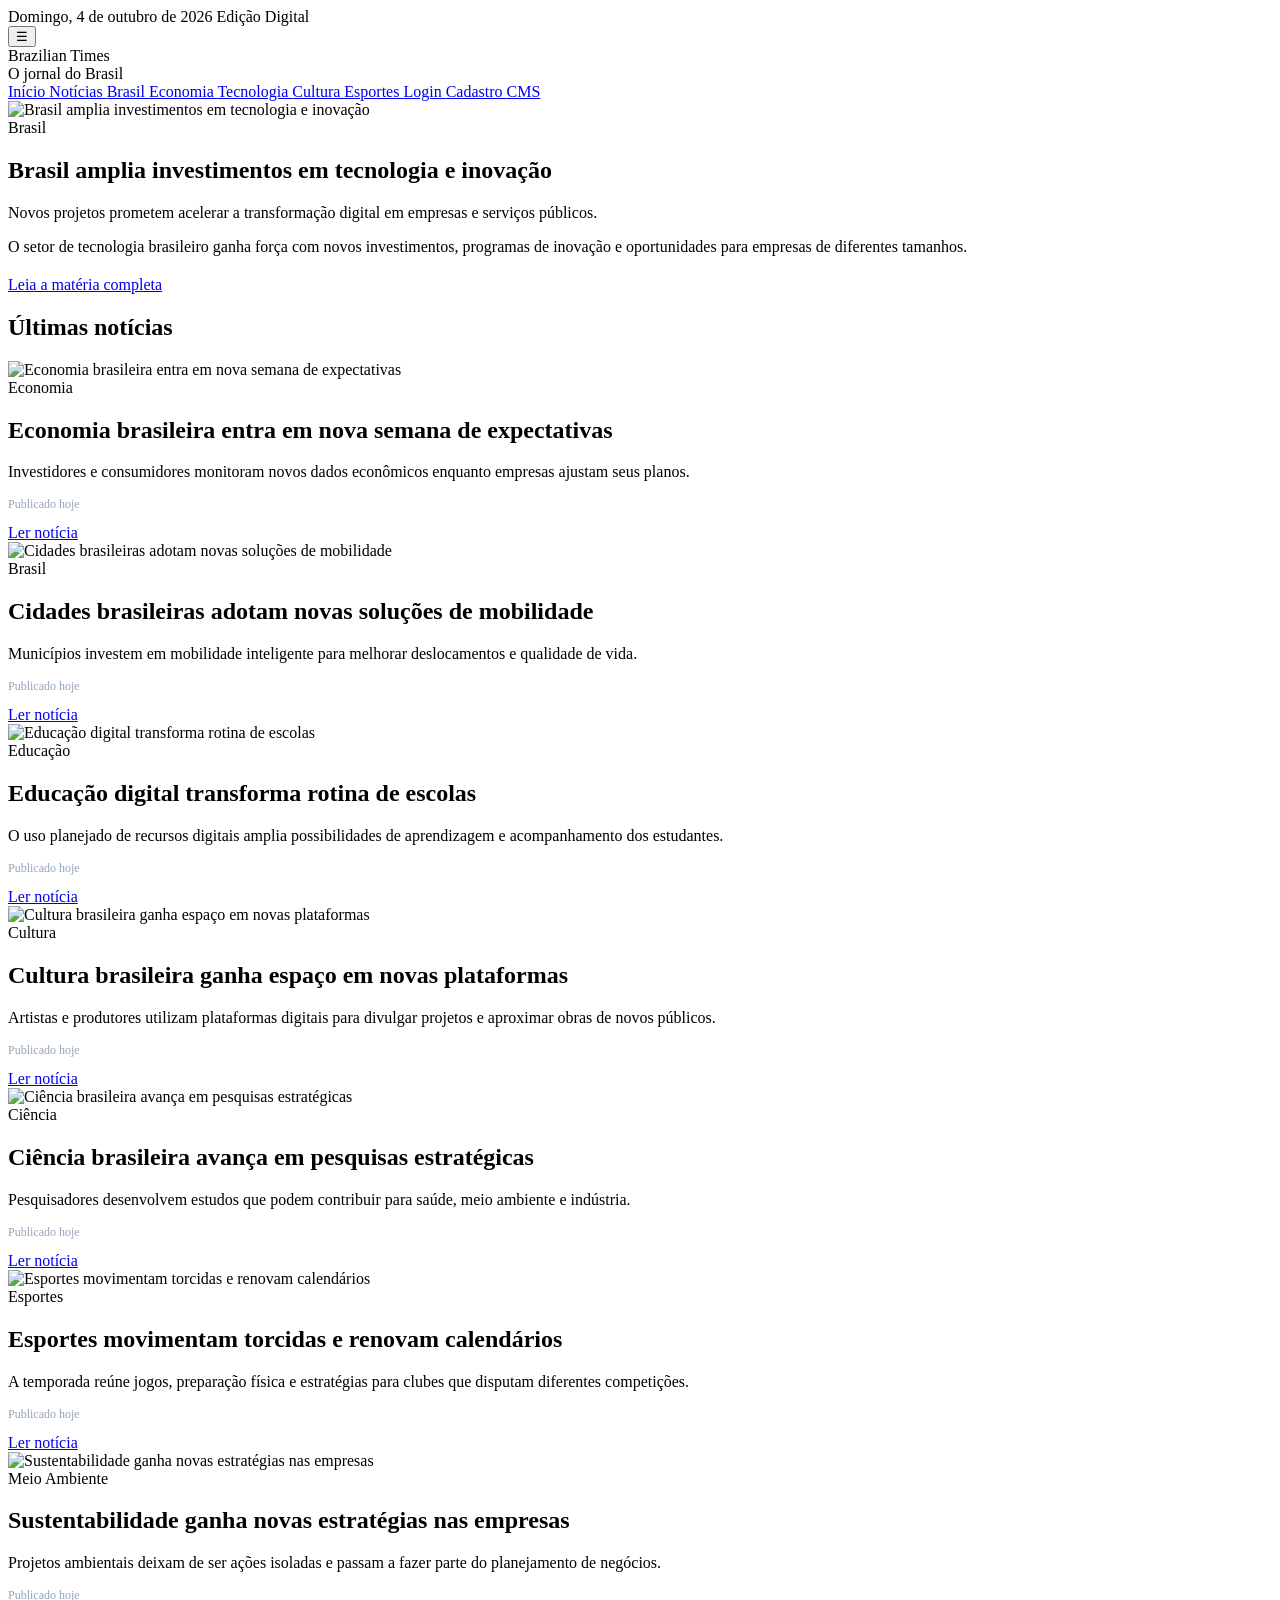
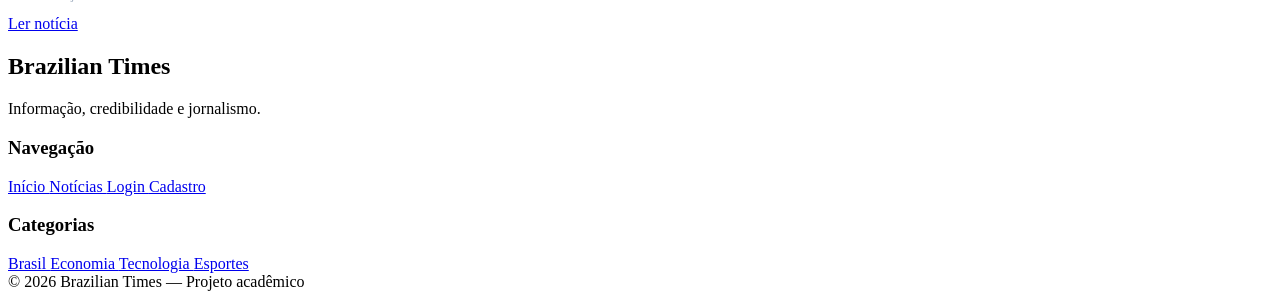
==== index.html @ 34b4894a "Add files via upload" ====
<!DOCTYPE html>
<html lang="pt-BR">

<head>
    <meta charset="UTF-8">

    <meta name="viewport"
          content="width=device-width, initial-scale=1.0">

    <meta name="description"
          content="Brazilian Times - Portal de notícias">

    <title>Brazilian Times</title>

    <link rel="preconnect"
          href="https://fonts.googleapis.com">

    <link rel="preconnect"
          href="https://fonts.gstatic.com"
          crossorigin>

    <link href="https://fonts.googleapis.com/css2?family=Libre+Baskerville:wght@400;700&family=Roboto:wght@400;500;700&display=swap"
          rel="stylesheet">

    <link rel="stylesheet"
          href="style.css">
</head>

<body>

    <!-- CABEÇALHO -->

    <header class="header">

        <div class="top-bar">

            <span id="dataAtual">
                Domingo, 4 de outubro de 2026
            </span>

            <span>
                Edição Digital
            </span>

        </div>

        <div class="masthead">

            <button
                class="menu-mobile"
                onclick="abrirMenu()">
                ☰
            </button>

            <div class="logo">
                Brazilian
                <span>Times</span>
            </div>

            <div class="slogan">
                O jornal do Brasil
            </div>

        </div>

        <nav
            class="navbar"
            id="navbar">

            <a href="#inicio">
                Início
            </a>

            <a href="#noticias">
                Notícias
            </a>

            <a href="#categoria-Brasil">
                Brasil
            </a>

            <a href="#categoria-Economia">
                Economia
            </a>

            <a href="#categoria-Tecnologia">
                Tecnologia
            </a>

            <a href="#categoria-Cultura">
                Cultura
            </a>

            <a href="#categoria-Esportes">
                Esportes
            </a>

            <a href="#login">
                Login
            </a>

            <a href="#cadastro">
                Cadastro
            </a>

            <a
                href="#admin"
                class="admin-menu">
                CMS
            </a>

        </nav>

    </header>


    <!-- CONTEÚDO PRINCIPAL -->

    <main id="app">

    </main>


    <!-- RODAPÉ -->

    <footer class="footer">

        <div class="footer-content">

            <div>

                <h2>
                    Brazilian Times
                </h2>

                <p>
                    Informação, credibilidade e jornalismo.
                </p>

            </div>

            <div>

                <h3>
                    Navegação
                </h3>

                <a href="#inicio">
                    Início
                </a>

                <a href="#noticias">
                    Notícias
                </a>

                <a href="#login">
                    Login
                </a>

                <a href="#cadastro">
                    Cadastro
                </a>

            </div>

            <div>

                <h3>
                    Categorias
                </h3>

                <a href="#categoria-Brasil">
                    Brasil
                </a>

                <a href="#categoria-Economia">
                    Economia
                </a>

                <a href="#categoria-Tecnologia">
                    Tecnologia
                </a>

                <a href="#categoria-Esportes">
                    Esportes
                </a>

            </div>

        </div>

        <div class="copyright">

            © 2026 Brazilian Times —
            Projeto acadêmico

        </div>

    </footer>


    <!-- JAVASCRIPT -->

    <script src="script.js"></script>

</body>

</html>
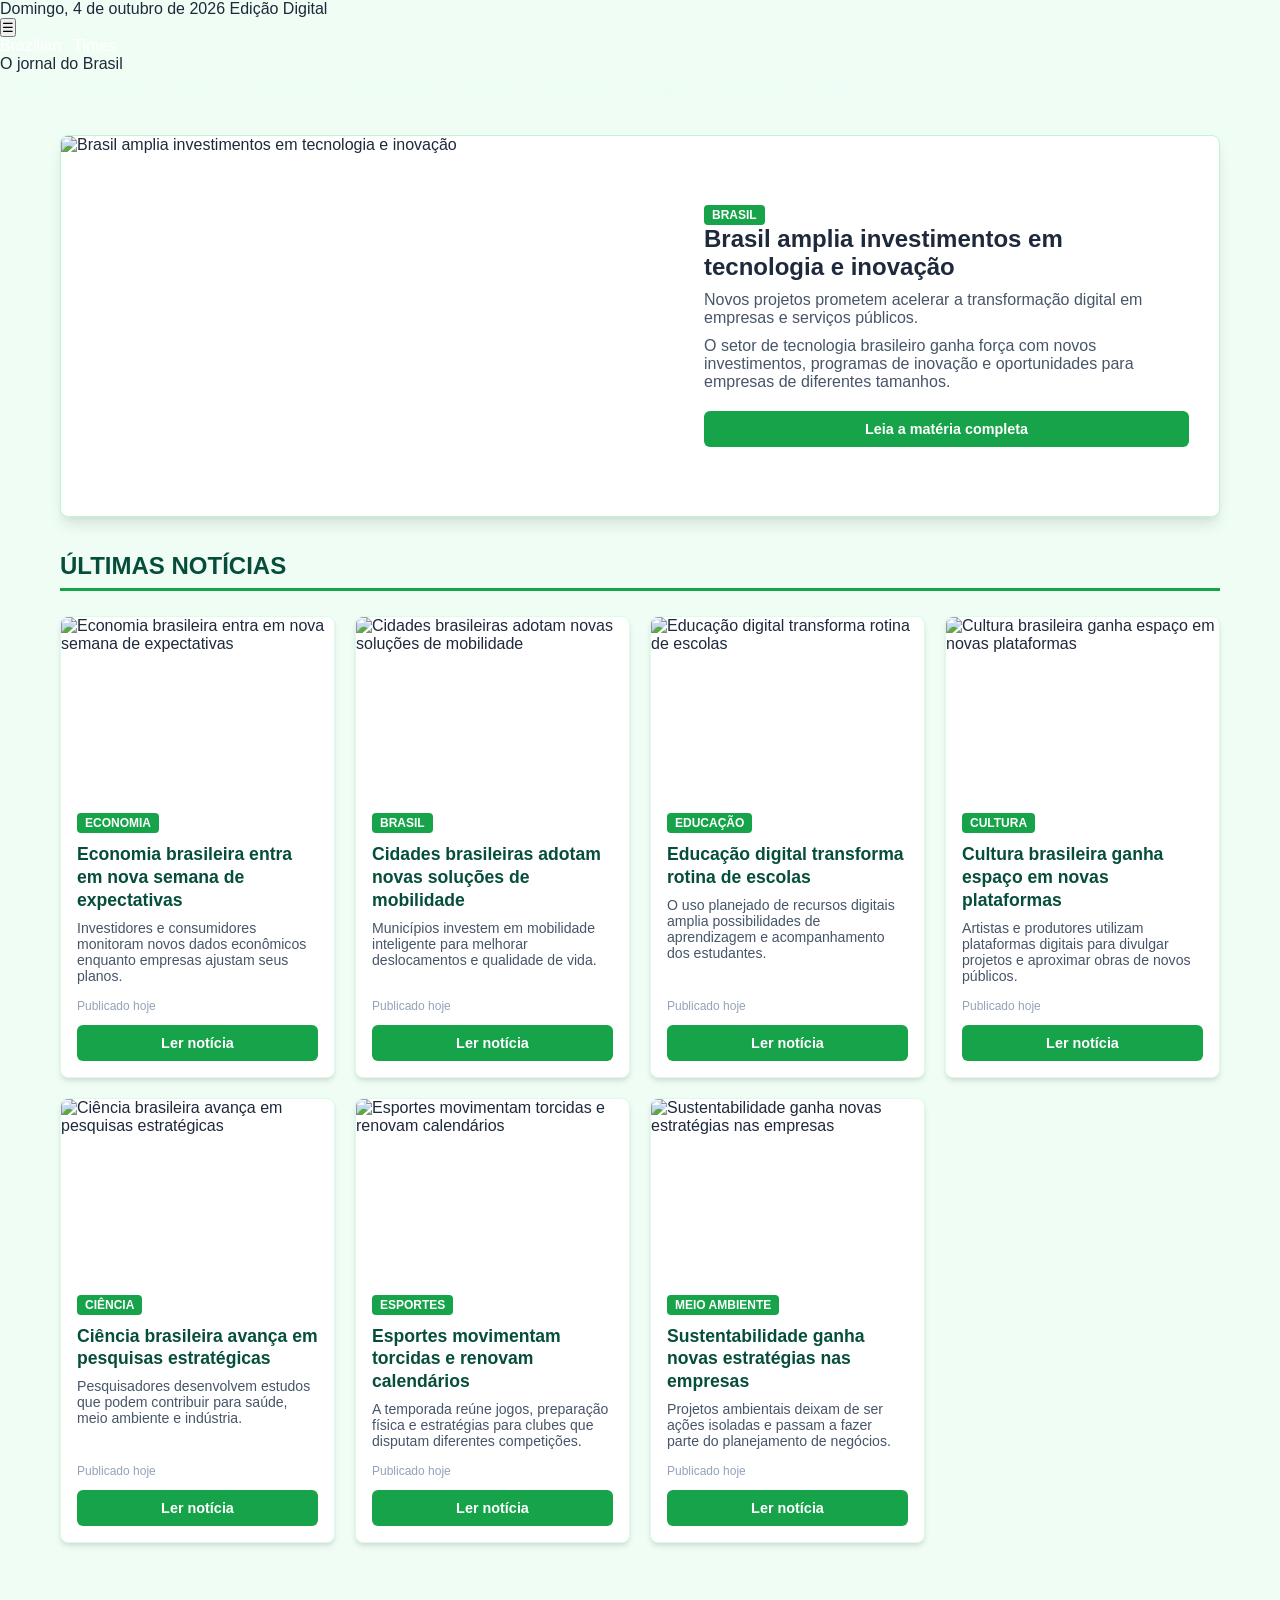
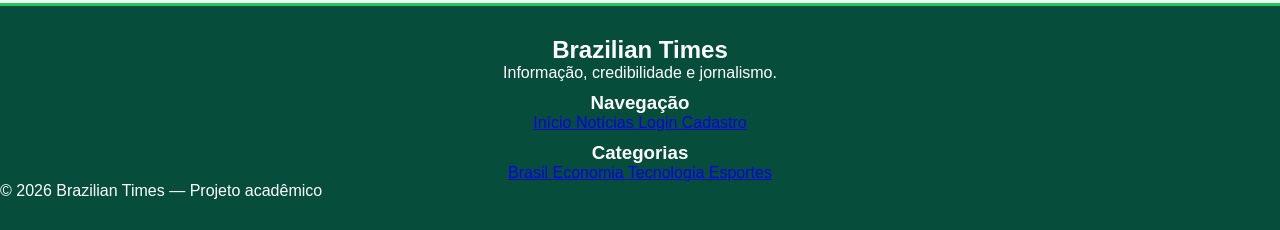
==== commit 002237e6: "Fix HTML encoding issues in index.html" ====
--- a/index.html
+++ b/index.html
@@ -23,7 +23,7 @@
           rel="stylesheet">
 
     <link rel="stylesheet"
-          href="style.css">
+          href="styles.css">
 </head>
 
 <body>
@@ -205,4 +205,4 @@
 
 </body>
 
-</html>+</html>
--- a/styles.css
+++ b/styles.css
@@ -0,0 +1,350 @@
+:root {
+  --primary-green: #16a34a;      /* Verde Primário */
+  --green-hover: #15803d;        /* Verde Escuro para Hover */
+  --green-dark: #064e3b;         /* Verde Floresta / Top Bar */
+  --green-medium: #0f766e;       /* Verde Azulado Header */
+  --accent-green: #22c55e;       /* Verde Brilhante para Destaques */
+  --light-green-bg: #f0fdf4;     /* Fundo Suave Verde */
+  --white: #ffffff;
+  --gray-100: #f1f5f9;
+  --gray-200: #e2e8f0;
+  --gray-300: #cbd5e1;
+  --gray-600: #475569;
+  --gray-800: #1e293b;
+  --danger: #ef4444;
+  --shadow: 0 4px 6px -1px rgba(0, 0, 0, 0.1), 0 2px 4px -1px rgba(0, 0, 0, 0.06);
+  --shadow-lg: 0 10px 15px -3px rgba(0, 0, 0, 0.1), 0 4px 6px -2px rgba(0, 0, 0, 0.05);
+  --radius: 8px;
+}
+
+* {
+  box-sizing: border-box;
+  margin: 0;
+  padding: 0;
+  font-family: 'Segoe UI', -apple-system, BlinkMacSystemFont, Roboto, sans-serif;
+}
+
+body {
+  background-color: var(--light-green-bg);
+  color: var(--gray-800);
+  display: flex;
+  flex-direction: column;
+  min-height: 100vh;
+}
+
+.container {
+  max-width: 1200px;
+  margin: 0 auto;
+  padding: 0 20px;
+  width: 100%;
+}
+
+/* Nova Barra Superior (Faixa Fina) */
+.top-announcement {
+  background-color: #022c22;
+  color: #6ee7b7;
+  font-size: 0.8rem;
+  padding: 6px 0;
+  border-bottom: 1px solid rgba(255, 255, 255, 0.05);
+}
+.top-announcement-content {
+  display: flex;
+  justify-content: space-between;
+  align-items: center;
+}
+.status-tag {
+  display: flex;
+  align-items: center;
+  gap: 8px;
+  font-weight: 700;
+  text-transform: uppercase;
+  letter-spacing: 0.5px;
+}
+.pulse-dot {
+  width: 8px;
+  height: 8px;
+  background-color: var(--accent-green);
+  border-radius: 50%;
+  box-shadow: 0 0 8px var(--accent-green);
+}
+.slogan-text {
+  color: #a7f3d0;
+  font-style: italic;
+}
+
+/* Novo Cabeçalho Estilizado */
+.main-header {
+  background: linear-gradient(135deg, #064e3b 0%, #047857 100%);
+  color: var(--white);
+  padding: 14px 0;
+  box-shadow: var(--shadow-lg);
+  position: sticky;
+  top: 0;
+  z-index: 100;
+  border-bottom: 4px solid var(--accent-green);
+}
+.header-container {
+  display: flex;
+  align-items: center;
+  justify-content: space-between;
+}
+.logo {
+  display: flex;
+  align-items: center;
+  gap: 12px;
+  text-decoration: none;
+  color: white;
+}
+.logo-badge {
+  background-color: var(--accent-green);
+  color: #064e3b;
+  width: 40px;
+  height: 40px;
+  border-radius: 10px;
+  display: flex;
+  align-items: center;
+  justify-content: center;
+  font-size: 1.2rem;
+  box-shadow: 0 2px 5px rgba(0,0,0,0.2);
+}
+.logo-text {
+  font-size: 1.5rem;
+  font-weight: 900;
+  letter-spacing: -0.5px;
+}
+.logo-text span {
+  color: var(--accent-green);
+}
+
+/* Navbar */
+.navbar {
+  display: flex;
+  gap: 8px;
+  align-items: center;
+}
+.navbar a {
+  color: #ecfdf5;
+  text-decoration: none;
+  font-weight: 600;
+  font-size: 0.88rem;
+  padding: 8px 14px;
+  border-radius: 20px;
+  transition: all 0.2s;
+}
+.navbar a:hover {
+  background-color: rgba(255, 255, 255, 0.15);
+  color: var(--white);
+}
+.navbar a.admin-link {
+  background-color: var(--primary-green);
+  color: white;
+  box-shadow: 0 2px 4px rgba(0,0,0,0.15);
+}
+
+.menu-toggle {
+  display: none;
+  background: none;
+  border: none;
+  color: white;
+  font-size: 1.5rem;
+  cursor: pointer;
+}
+
+/* Conteúdo Principal */
+#app {
+  flex: 1;
+  padding: 30px 0;
+}
+
+/* Destaque */
+.featured {
+  display: grid;
+  grid-template-columns: 1.2fr 1fr;
+  gap: 25px;
+  background-color: var(--white);
+  border-radius: var(--radius);
+  overflow: hidden;
+  box-shadow: var(--shadow-lg);
+  margin-bottom: 35px;
+  border: 1px solid #bbf7d0;
+}
+.featured-image {
+  width: 100%;
+  height: 380px;
+  object-fit: cover;
+}
+.featured-content {
+  padding: 30px 30px 30px 0;
+  display: flex;
+  flex-direction: column;
+  justify-content: center;
+}
+
+.section-title {
+  border-bottom: 3px solid var(--primary-green);
+  padding-bottom: 8px;
+  margin-bottom: 25px;
+}
+.section-title h1, .section-title h2 {
+  font-size: 1.5rem;
+  color: var(--green-dark);
+  text-transform: uppercase;
+}
+
+/* Grid de Cards */
+.news-grid {
+  display: grid;
+  grid-template-columns: repeat(auto-fill, minmax(270px, 1fr));
+  gap: 20px;
+  margin-bottom: 30px;
+}
+.news-card {
+  background-color: var(--white);
+  border-radius: var(--radius);
+  overflow: hidden;
+  box-shadow: var(--shadow);
+  border: 1px solid #dcfce7;
+  display: flex;
+  flex-direction: column;
+  transition: transform 0.2s, box-shadow 0.2s;
+}
+.news-card:hover {
+  transform: translateY(-3px);
+  box-shadow: var(--shadow-lg);
+}
+.news-card-image {
+  height: 180px;
+  width: 100%;
+  object-fit: cover;
+}
+.news-card-content {
+  padding: 16px;
+  display: flex;
+  flex-direction: column;
+  flex: 1;
+}
+.news-card-content h2 {
+  font-size: 1.1rem;
+  color: var(--green-dark);
+  margin: 10px 0 8px 0;
+  line-height: 1.3;
+}
+.news-card-content p {
+  font-size: 0.88rem;
+  color: var(--gray-600);
+  margin-bottom: 15px;
+  flex: 1;
+}
+
+/* Componentes */
+.category {
+  display: inline-block;
+  padding: 3px 8px;
+  border-radius: 4px;
+  font-size: 0.75rem;
+  font-weight: 700;
+  text-transform: uppercase;
+  background-color: var(--primary-green);
+  color: white;
+  width: fit-content;
+}
+
+.read-button, .form-button {
+  display: inline-block;
+  background-color: var(--primary-green);
+  color: white;
+  padding: 10px 18px;
+  border-radius: 6px;
+  text-decoration: none;
+  font-weight: 600;
+  font-size: 0.9rem;
+  border: none;
+  cursor: pointer;
+  text-align: center;
+  transition: background-color 0.2s;
+}
+.read-button:hover, .form-button:hover { background-color: var(--green-hover); }
+
+/* Artigo Leitor */
+.article {
+  background: white;
+  padding: 35px;
+  border-radius: var(--radius);
+  box-shadow: var(--shadow);
+  max-width: 900px;
+  margin: 0 auto;
+  border: 1px solid #dcfce7;
+}
+.article-subtitle { font-size: 1.2rem; color: var(--gray-600); margin: 10px 0 20px 0; }
+.article-image { width: 100%; max-height: 450px; object-fit: cover; border-radius: var(--radius); margin-bottom: 20px; }
+.article-text { font-size: 1.1rem; line-height: 1.8; color: #334155; white-space: pre-line; }
+.back { color: var(--primary-green); font-weight: bold; text-decoration: none; }
+
+/* Formulários */
+.form-container { max-width: 450px; margin: 30px auto; }
+.form-card { background: white; padding: 25px; border-radius: var(--radius); box-shadow: var(--shadow); border: 1px solid #dcfce7; }
+.form-card h1 { margin-bottom: 20px; color: var(--green-dark); font-size: 1.5rem; }
+.form-group { margin-bottom: 15px; }
+.form-group label { display: block; font-weight: 600; margin-bottom: 5px; font-size: 0.9rem; }
+.form-group input, .form-group textarea, .form-group select {
+  width: 100%; padding: 10px; border: 1px solid var(--gray-300); border-radius: 6px; outline: none;
+}
+
+.message { padding: 10px; border-radius: 6px; margin-bottom: 15px; font-size: 0.9rem; }
+.message.error { background-color: #fee2e2; color: #991b1b; }
+.message.success { background-color: #d1fae5; color: #065f46; }
+
+/* Busca e Paginação */
+.search-area { display: flex; gap: 10px; margin-bottom: 25px; }
+.search-area input { flex: 1; padding: 10px; border: 1px solid var(--gray-300); border-radius: 6px; }
+.search-area button { background-color: var(--primary-green); color: white; border: none; padding: 0 20px; border-radius: 6px; cursor: pointer; }
+.pagination { display: flex; gap: 8px; justify-content: center; margin-top: 20px; }
+.pagination button { padding: 8px 14px; border: 1px solid var(--gray-300); background: white; border-radius: 4px; cursor: pointer; font-weight: 600; }
+.pagination button.active { background-color: var(--primary-green); color: white; border-color: var(--primary-green); }
+
+/* Painel Admin CMS */
+.admin-header { display: flex; justify-content: space-between; align-items: center; margin-bottom: 25px; }
+.admin-grid { display: grid; grid-template-columns: 1fr 1fr; gap: 25px; }
+.admin-box { background: white; padding: 20px; border-radius: var(--radius); box-shadow: var(--shadow); border: 1px solid #dcfce7; }
+.admin-box h2 { margin-bottom: 15px; color: var(--green-dark); font-size: 1.2rem; }
+.admin-item { background: var(--gray-100); padding: 12px; border-radius: 6px; margin-bottom: 10px; }
+.admin-item h3 { font-size: 0.95rem; margin: 5px 0; color: var(--green-dark); }
+.admin-actions { display: flex; gap: 8px; margin-top: 8px; }
+.admin-actions button { padding: 4px 10px; border: none; border-radius: 4px; cursor: pointer; font-weight: 600; font-size: 0.8rem; }
+.admin-actions .edit { background-color: #eab308; color: white; }
+.admin-actions .delete { background-color: var(--danger); color: white; }
+
+/* Rodapé com Horário */
+.footer {
+  background-color: var(--green-dark);
+  color: white;
+  padding: 30px 0;
+  margin-top: auto;
+  border-top: 3px solid var(--accent-green);
+}
+.footer-content {
+  display: flex;
+  flex-direction: column;
+  align-items: center;
+  gap: 10px;
+  text-align: center;
+}
+.footer-clock {
+  background-color: rgba(255, 255, 255, 0.1);
+  padding: 6px 16px;
+  border-radius: 20px;
+  font-size: 0.9rem;
+  color: #a7f3d0;
+  font-weight: 600;
+  border: 1px solid rgba(255, 255, 255, 0.15);
+}
+
+/* Responsividade Mobile */
+@media (max-width: 768px) {
+  .featured { grid-template-columns: 1fr; }
+  .featured-content { padding: 20px; }
+  .admin-grid { grid-template-columns: 1fr; }
+  .menu-toggle { display: block; }
+  .navbar { display: none; flex-direction: column; width: 100%; position: absolute; top: 100%; left: 0; background: var(--green-dark); padding: 15px; }
+  .navbar.open { display: flex; }
+}
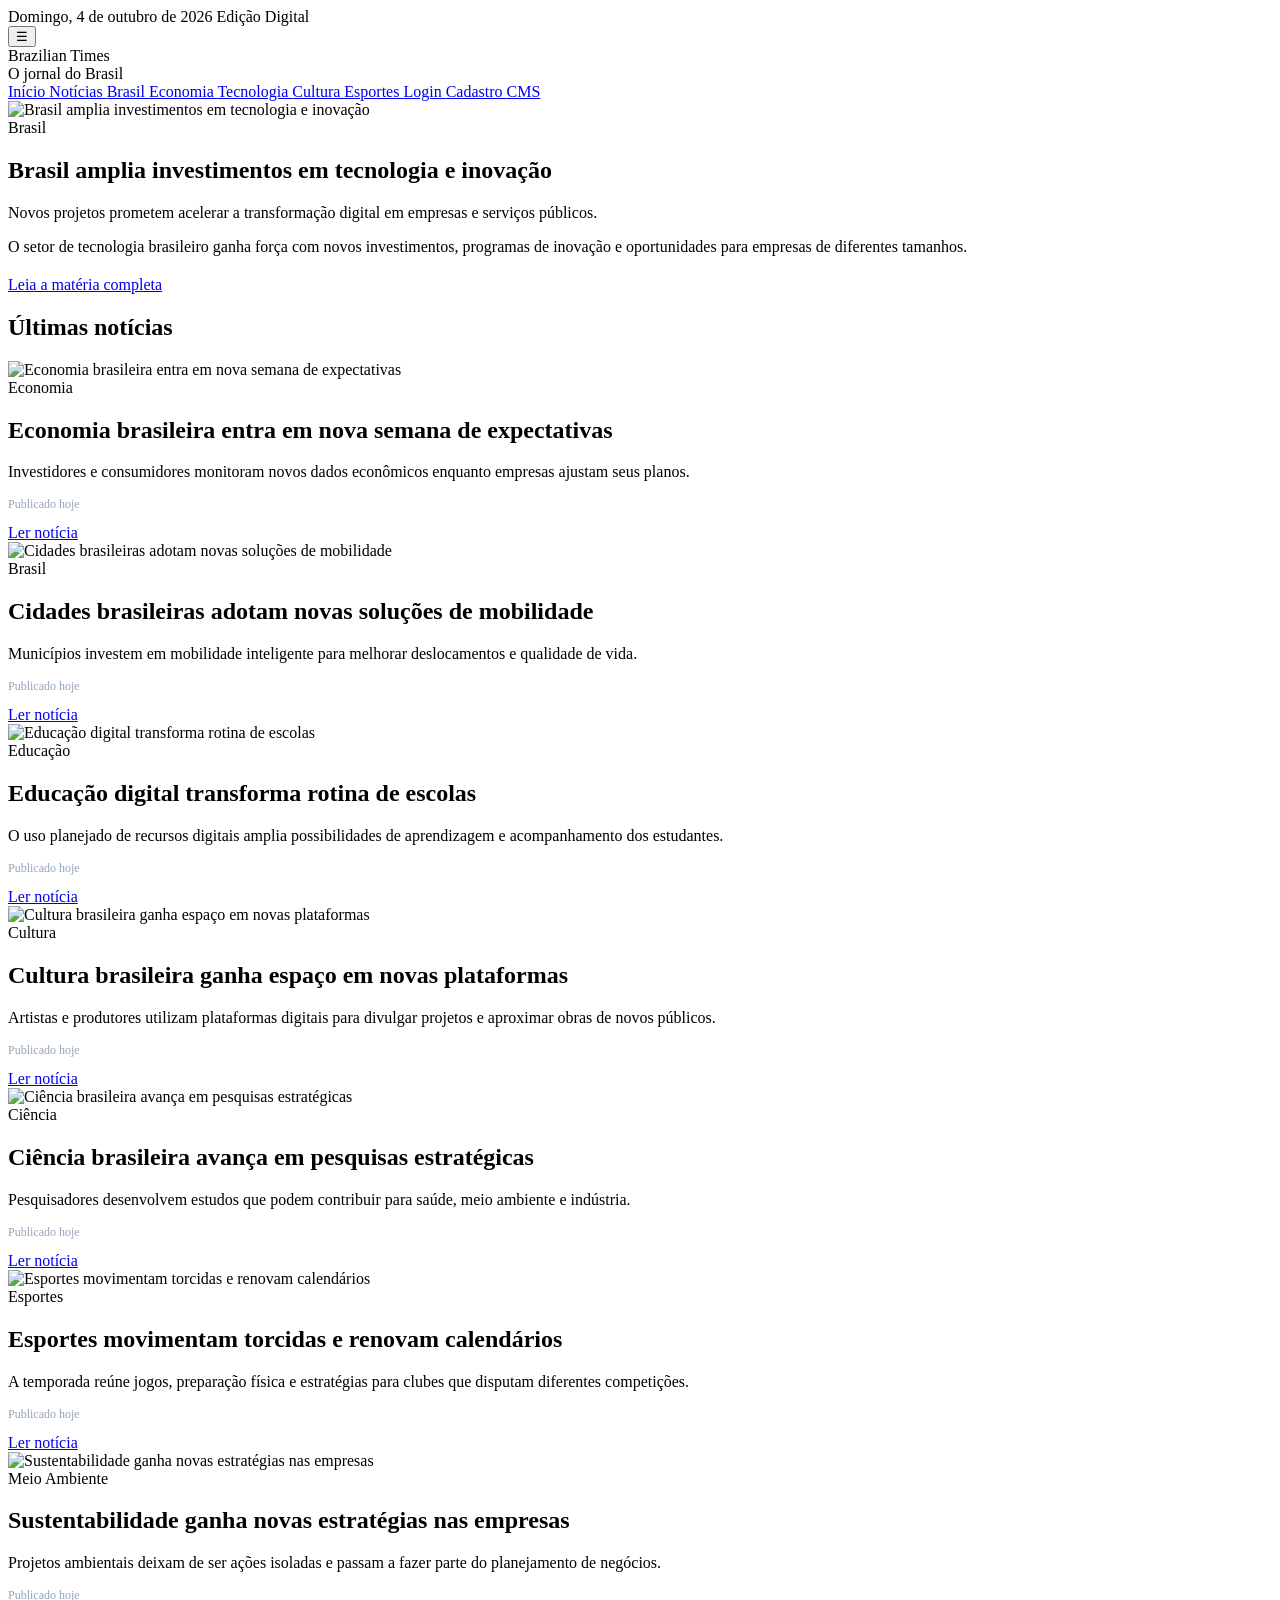
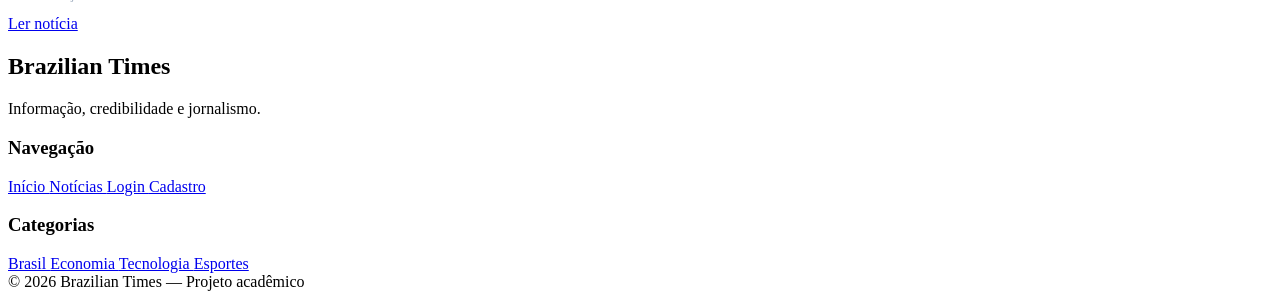
==== commit 091fad6f: "Add files via upload" ====
--- a/index.html
+++ b/index.html
@@ -23,7 +23,7 @@
           rel="stylesheet">
 
     <link rel="stylesheet"
-          href="styles.css">
+          href="style.css">
 </head>
 
 <body>
@@ -205,4 +205,4 @@
 
 </body>
 
-</html>
+</html>
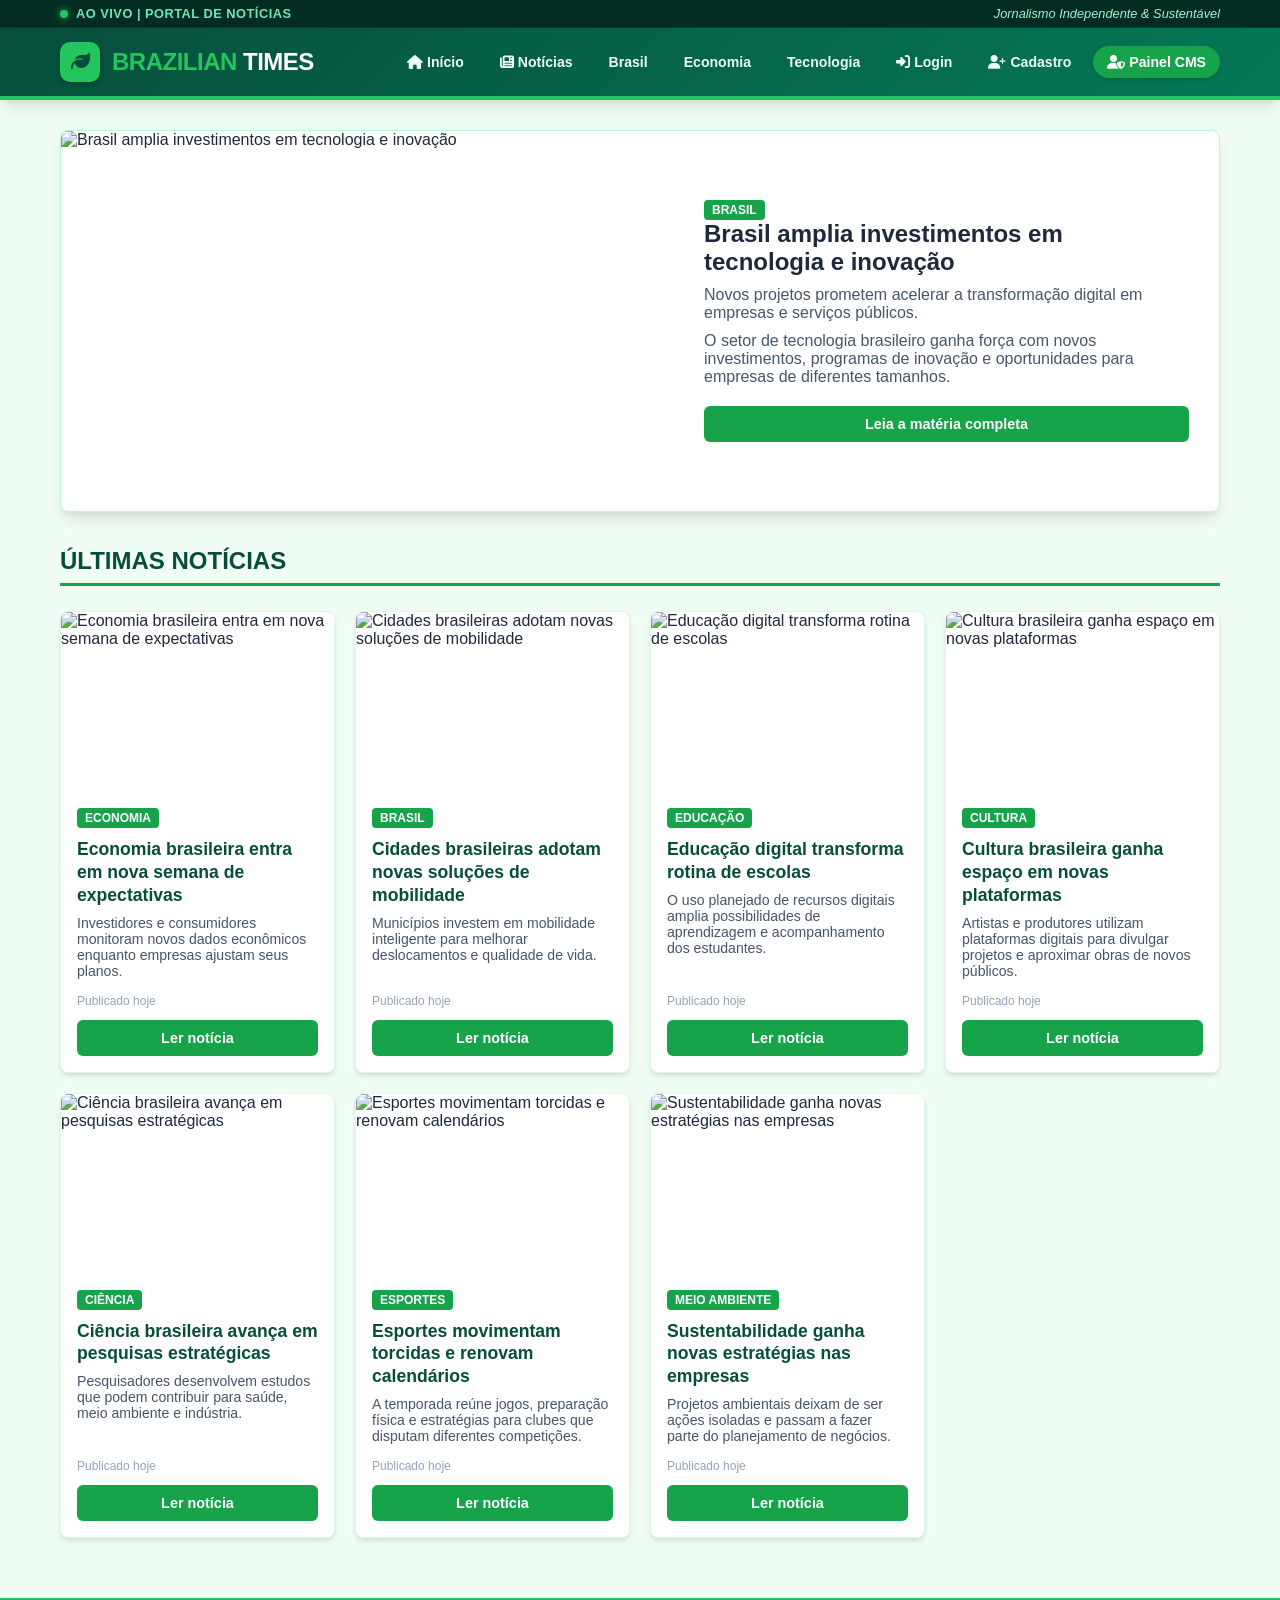
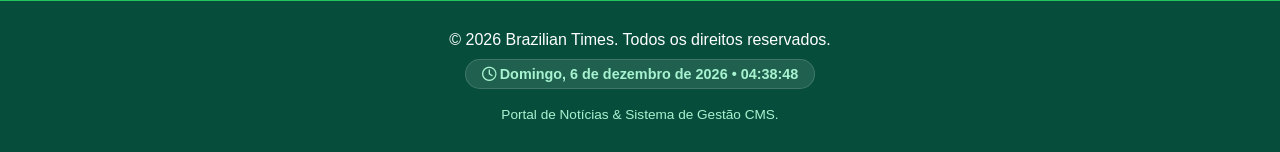
==== commit 4a601bf6: "Add files via upload" ====
--- a/index.html
+++ b/index.html
@@ -1,208 +1,65 @@
 <!DOCTYPE html>
 <html lang="pt-BR">
-
 <head>
-    <meta charset="UTF-8">
-
-    <meta name="viewport"
-          content="width=device-width, initial-scale=1.0">
-
-    <meta name="description"
-          content="Brazilian Times - Portal de notícias">
-
-    <title>Brazilian Times</title>
-
-    <link rel="preconnect"
-          href="https://fonts.googleapis.com">
-
-    <link rel="preconnect"
-          href="https://fonts.gstatic.com"
-          crossorigin>
-
-    <link href="https://fonts.googleapis.com/css2?family=Libre+Baskerville:wght@400;700&family=Roboto:wght@400;500;700&display=swap"
-          rel="stylesheet">
-
-    <link rel="stylesheet"
-          href="style.css">
+  <meta charset="UTF-8">
+  <meta name="viewport" content="width=device-width, initial-scale=1.0">
+  <title>Brazilian Times - Portal de Notícias</title>
+  <link rel="stylesheet" href="styles.css">
+  <link rel="stylesheet" href="https://cdnjs.cloudflare.com/ajax/libs/font-awesome/6.4.0/css/all.min.css">
 </head>
-
 <body>
 
-    <!-- CABEÇALHO -->
+  <!-- Nova Barra Superior de Destaque -->
+  <div class="top-announcement">
+    <div class="container top-announcement-content">
+      <div class="status-tag">
+        <span class="pulse-dot"></span> AO VIVO | Portal de Notícias
+      </div>
+      <div class="slogan-text">Jornalismo Independente & Sustentável</div>
+    </div>
+  </div>
 
-    <header class="header">
+  <!-- Cabeçalho Principal com Layout Renovado -->
+  <header class="main-header">
+    <div class="container header-container">
+      <a href="#inicio" class="logo">
+        <div class="logo-badge"><i class="fas fa-leaf"></i></div>
+        <div class="logo-text">
+          <span>BRAZILIAN</span> TIMES
+        </div>
+      </a>
 
-        <div class="top-bar">
+      <button class="menu-toggle" onclick="abrirMenu()">
+        <i class="fas fa-bars"></i>
+      </button>
 
-            <span id="dataAtual">
-                Domingo, 4 de outubro de 2026
-            </span>
+      <nav class="navbar" id="navbar">
+        <a href="#inicio"><i class="fas fa-home"></i> Início</a>
+        <a href="#noticias"><i class="fas fa-newspaper"></i> Notícias</a>
+        <a href="#categoria-Brasil">Brasil</a>
+        <a href="#categoria-Economia">Economia</a>
+        <a href="#categoria-Tecnologia">Tecnologia</a>
+        <a href="#login"><i class="fas fa-sign-in-alt"></i> Login</a>
+        <a href="#cadastro"><i class="fas fa-user-plus"></i> Cadastro</a>
+        <a href="#admin" class="admin-link"><i class="fas fa-user-shield"></i> Painel CMS</a>
+      </nav>
+    </div>
+  </header>
 
-            <span>
-                Edição Digital
-            </span>
+  <!-- Container Principal do Aplicativo -->
+  <main id="app"></main>
 
-        </div>
+  <!-- Rodapé com Horário Atualizado -->
+  <footer class="footer">
+    <div class="container footer-content">
+      <p>&copy; 2026 Brazilian Times. Todos os direitos reservados.</p>
+      <div class="footer-clock" id="dataEHorarioFooter">
+        <i class="far fa-clock"></i> <span id="clock-text">A carregar horário...</span>
+      </div>
+      <p style="font-size: 0.85rem; color: #a7f3d0; margin-top: 8px;">Portal de Notícias & Sistema de Gestão CMS.</p>
+    </div>
+  </footer>
 
-        <div class="masthead">
-
-            <button
-                class="menu-mobile"
-                onclick="abrirMenu()">
-                ☰
-            </button>
-
-            <div class="logo">
-                Brazilian
-                <span>Times</span>
-            </div>
-
-            <div class="slogan">
-                O jornal do Brasil
-            </div>
-
-        </div>
-
-        <nav
-            class="navbar"
-            id="navbar">
-
-            <a href="#inicio">
-                Início
-            </a>
-
-            <a href="#noticias">
-                Notícias
-            </a>
-
-            <a href="#categoria-Brasil">
-                Brasil
-            </a>
-
-            <a href="#categoria-Economia">
-                Economia
-            </a>
-
-            <a href="#categoria-Tecnologia">
-                Tecnologia
-            </a>
-
-            <a href="#categoria-Cultura">
-                Cultura
-            </a>
-
-            <a href="#categoria-Esportes">
-                Esportes
-            </a>
-
-            <a href="#login">
-                Login
-            </a>
-
-            <a href="#cadastro">
-                Cadastro
-            </a>
-
-            <a
-                href="#admin"
-                class="admin-menu">
-                CMS
-            </a>
-
-        </nav>
-
-    </header>
-
-
-    <!-- CONTEÚDO PRINCIPAL -->
-
-    <main id="app">
-
-    </main>
-
-
-    <!-- RODAPÉ -->
-
-    <footer class="footer">
-
-        <div class="footer-content">
-
-            <div>
-
-                <h2>
-                    Brazilian Times
-                </h2>
-
-                <p>
-                    Informação, credibilidade e jornalismo.
-                </p>
-
-            </div>
-
-            <div>
-
-                <h3>
-                    Navegação
-                </h3>
-
-                <a href="#inicio">
-                    Início
-                </a>
-
-                <a href="#noticias">
-                    Notícias
-                </a>
-
-                <a href="#login">
-                    Login
-                </a>
-
-                <a href="#cadastro">
-                    Cadastro
-                </a>
-
-            </div>
-
-            <div>
-
-                <h3>
-                    Categorias
-                </h3>
-
-                <a href="#categoria-Brasil">
-                    Brasil
-                </a>
-
-                <a href="#categoria-Economia">
-                    Economia
-                </a>
-
-                <a href="#categoria-Tecnologia">
-                    Tecnologia
-                </a>
-
-                <a href="#categoria-Esportes">
-                    Esportes
-                </a>
-
-            </div>
-
-        </div>
-
-        <div class="copyright">
-
-            © 2026 Brazilian Times —
-            Projeto acadêmico
-
-        </div>
-
-    </footer>
-
-
-    <!-- JAVASCRIPT -->
-
-    <script src="script.js"></script>
-
+  <script src="script.js"></script>
 </body>
-
 </html>
--- a/styles.css
+++ b/styles.css
@@ -0,0 +1,350 @@
+:root {
+  --primary-green: #16a34a;      /* Verde Primário */
+  --green-hover: #15803d;        /* Verde Escuro para Hover */
+  --green-dark: #064e3b;         /* Verde Floresta / Top Bar */
+  --green-medium: #0f766e;       /* Verde Azulado Header */
+  --accent-green: #22c55e;       /* Verde Brilhante para Destaques */
+  --light-green-bg: #f0fdf4;     /* Fundo Suave Verde */
+  --white: #ffffff;
+  --gray-100: #f1f5f9;
+  --gray-200: #e2e8f0;
+  --gray-300: #cbd5e1;
+  --gray-600: #475569;
+  --gray-800: #1e293b;
+  --danger: #ef4444;
+  --shadow: 0 4px 6px -1px rgba(0, 0, 0, 0.1), 0 2px 4px -1px rgba(0, 0, 0, 0.06);
+  --shadow-lg: 0 10px 15px -3px rgba(0, 0, 0, 0.1), 0 4px 6px -2px rgba(0, 0, 0, 0.05);
+  --radius: 8px;
+}
+
+* {
+  box-sizing: border-box;
+  margin: 0;
+  padding: 0;
+  font-family: 'Segoe UI', -apple-system, BlinkMacSystemFont, Roboto, sans-serif;
+}
+
+body {
+  background-color: var(--light-green-bg);
+  color: var(--gray-800);
+  display: flex;
+  flex-direction: column;
+  min-height: 100vh;
+}
+
+.container {
+  max-width: 1200px;
+  margin: 0 auto;
+  padding: 0 20px;
+  width: 100%;
+}
+
+/* Nova Barra Superior (Faixa Fina) */
+.top-announcement {
+  background-color: #022c22;
+  color: #6ee7b7;
+  font-size: 0.8rem;
+  padding: 6px 0;
+  border-bottom: 1px solid rgba(255, 255, 255, 0.05);
+}
+.top-announcement-content {
+  display: flex;
+  justify-content: space-between;
+  align-items: center;
+}
+.status-tag {
+  display: flex;
+  align-items: center;
+  gap: 8px;
+  font-weight: 700;
+  text-transform: uppercase;
+  letter-spacing: 0.5px;
+}
+.pulse-dot {
+  width: 8px;
+  height: 8px;
+  background-color: var(--accent-green);
+  border-radius: 50%;
+  box-shadow: 0 0 8px var(--accent-green);
+}
+.slogan-text {
+  color: #a7f3d0;
+  font-style: italic;
+}
+
+/* Novo Cabeçalho Estilizado */
+.main-header {
+  background: linear-gradient(135deg, #064e3b 0%, #047857 100%);
+  color: var(--white);
+  padding: 14px 0;
+  box-shadow: var(--shadow-lg);
+  position: sticky;
+  top: 0;
+  z-index: 100;
+  border-bottom: 4px solid var(--accent-green);
+}
+.header-container {
+  display: flex;
+  align-items: center;
+  justify-content: space-between;
+}
+.logo {
+  display: flex;
+  align-items: center;
+  gap: 12px;
+  text-decoration: none;
+  color: white;
+}
+.logo-badge {
+  background-color: var(--accent-green);
+  color: #064e3b;
+  width: 40px;
+  height: 40px;
+  border-radius: 10px;
+  display: flex;
+  align-items: center;
+  justify-content: center;
+  font-size: 1.2rem;
+  box-shadow: 0 2px 5px rgba(0,0,0,0.2);
+}
+.logo-text {
+  font-size: 1.5rem;
+  font-weight: 900;
+  letter-spacing: -0.5px;
+}
+.logo-text span {
+  color: var(--accent-green);
+}
+
+/* Navbar */
+.navbar {
+  display: flex;
+  gap: 8px;
+  align-items: center;
+}
+.navbar a {
+  color: #ecfdf5;
+  text-decoration: none;
+  font-weight: 600;
+  font-size: 0.88rem;
+  padding: 8px 14px;
+  border-radius: 20px;
+  transition: all 0.2s;
+}
+.navbar a:hover {
+  background-color: rgba(255, 255, 255, 0.15);
+  color: var(--white);
+}
+.navbar a.admin-link {
+  background-color: var(--primary-green);
+  color: white;
+  box-shadow: 0 2px 4px rgba(0,0,0,0.15);
+}
+
+.menu-toggle {
+  display: none;
+  background: none;
+  border: none;
+  color: white;
+  font-size: 1.5rem;
+  cursor: pointer;
+}
+
+/* Conteúdo Principal */
+#app {
+  flex: 1;
+  padding: 30px 0;
+}
+
+/* Destaque */
+.featured {
+  display: grid;
+  grid-template-columns: 1.2fr 1fr;
+  gap: 25px;
+  background-color: var(--white);
+  border-radius: var(--radius);
+  overflow: hidden;
+  box-shadow: var(--shadow-lg);
+  margin-bottom: 35px;
+  border: 1px solid #bbf7d0;
+}
+.featured-image {
+  width: 100%;
+  height: 380px;
+  object-fit: cover;
+}
+.featured-content {
+  padding: 30px 30px 30px 0;
+  display: flex;
+  flex-direction: column;
+  justify-content: center;
+}
+
+.section-title {
+  border-bottom: 3px solid var(--primary-green);
+  padding-bottom: 8px;
+  margin-bottom: 25px;
+}
+.section-title h1, .section-title h2 {
+  font-size: 1.5rem;
+  color: var(--green-dark);
+  text-transform: uppercase;
+}
+
+/* Grid de Cards */
+.news-grid {
+  display: grid;
+  grid-template-columns: repeat(auto-fill, minmax(270px, 1fr));
+  gap: 20px;
+  margin-bottom: 30px;
+}
+.news-card {
+  background-color: var(--white);
+  border-radius: var(--radius);
+  overflow: hidden;
+  box-shadow: var(--shadow);
+  border: 1px solid #dcfce7;
+  display: flex;
+  flex-direction: column;
+  transition: transform 0.2s, box-shadow 0.2s;
+}
+.news-card:hover {
+  transform: translateY(-3px);
+  box-shadow: var(--shadow-lg);
+}
+.news-card-image {
+  height: 180px;
+  width: 100%;
+  object-fit: cover;
+}
+.news-card-content {
+  padding: 16px;
+  display: flex;
+  flex-direction: column;
+  flex: 1;
+}
+.news-card-content h2 {
+  font-size: 1.1rem;
+  color: var(--green-dark);
+  margin: 10px 0 8px 0;
+  line-height: 1.3;
+}
+.news-card-content p {
+  font-size: 0.88rem;
+  color: var(--gray-600);
+  margin-bottom: 15px;
+  flex: 1;
+}
+
+/* Componentes */
+.category {
+  display: inline-block;
+  padding: 3px 8px;
+  border-radius: 4px;
+  font-size: 0.75rem;
+  font-weight: 700;
+  text-transform: uppercase;
+  background-color: var(--primary-green);
+  color: white;
+  width: fit-content;
+}
+
+.read-button, .form-button {
+  display: inline-block;
+  background-color: var(--primary-green);
+  color: white;
+  padding: 10px 18px;
+  border-radius: 6px;
+  text-decoration: none;
+  font-weight: 600;
+  font-size: 0.9rem;
+  border: none;
+  cursor: pointer;
+  text-align: center;
+  transition: background-color 0.2s;
+}
+.read-button:hover, .form-button:hover { background-color: var(--green-hover); }
+
+/* Artigo Leitor */
+.article {
+  background: white;
+  padding: 35px;
+  border-radius: var(--radius);
+  box-shadow: var(--shadow);
+  max-width: 900px;
+  margin: 0 auto;
+  border: 1px solid #dcfce7;
+}
+.article-subtitle { font-size: 1.2rem; color: var(--gray-600); margin: 10px 0 20px 0; }
+.article-image { width: 100%; max-height: 450px; object-fit: cover; border-radius: var(--radius); margin-bottom: 20px; }
+.article-text { font-size: 1.1rem; line-height: 1.8; color: #334155; white-space: pre-line; }
+.back { color: var(--primary-green); font-weight: bold; text-decoration: none; }
+
+/* Formulários */
+.form-container { max-width: 450px; margin: 30px auto; }
+.form-card { background: white; padding: 25px; border-radius: var(--radius); box-shadow: var(--shadow); border: 1px solid #dcfce7; }
+.form-card h1 { margin-bottom: 20px; color: var(--green-dark); font-size: 1.5rem; }
+.form-group { margin-bottom: 15px; }
+.form-group label { display: block; font-weight: 600; margin-bottom: 5px; font-size: 0.9rem; }
+.form-group input, .form-group textarea, .form-group select {
+  width: 100%; padding: 10px; border: 1px solid var(--gray-300); border-radius: 6px; outline: none;
+}
+
+.message { padding: 10px; border-radius: 6px; margin-bottom: 15px; font-size: 0.9rem; }
+.message.error { background-color: #fee2e2; color: #991b1b; }
+.message.success { background-color: #d1fae5; color: #065f46; }
+
+/* Busca e Paginação */
+.search-area { display: flex; gap: 10px; margin-bottom: 25px; }
+.search-area input { flex: 1; padding: 10px; border: 1px solid var(--gray-300); border-radius: 6px; }
+.search-area button { background-color: var(--primary-green); color: white; border: none; padding: 0 20px; border-radius: 6px; cursor: pointer; }
+.pagination { display: flex; gap: 8px; justify-content: center; margin-top: 20px; }
+.pagination button { padding: 8px 14px; border: 1px solid var(--gray-300); background: white; border-radius: 4px; cursor: pointer; font-weight: 600; }
+.pagination button.active { background-color: var(--primary-green); color: white; border-color: var(--primary-green); }
+
+/* Painel Admin CMS */
+.admin-header { display: flex; justify-content: space-between; align-items: center; margin-bottom: 25px; }
+.admin-grid { display: grid; grid-template-columns: 1fr 1fr; gap: 25px; }
+.admin-box { background: white; padding: 20px; border-radius: var(--radius); box-shadow: var(--shadow); border: 1px solid #dcfce7; }
+.admin-box h2 { margin-bottom: 15px; color: var(--green-dark); font-size: 1.2rem; }
+.admin-item { background: var(--gray-100); padding: 12px; border-radius: 6px; margin-bottom: 10px; }
+.admin-item h3 { font-size: 0.95rem; margin: 5px 0; color: var(--green-dark); }
+.admin-actions { display: flex; gap: 8px; margin-top: 8px; }
+.admin-actions button { padding: 4px 10px; border: none; border-radius: 4px; cursor: pointer; font-weight: 600; font-size: 0.8rem; }
+.admin-actions .edit { background-color: #eab308; color: white; }
+.admin-actions .delete { background-color: var(--danger); color: white; }
+
+/* Rodapé com Horário */
+.footer {
+  background-color: var(--green-dark);
+  color: white;
+  padding: 30px 0;
+  margin-top: auto;
+  border-top: 3px solid var(--accent-green);
+}
+.footer-content {
+  display: flex;
+  flex-direction: column;
+  align-items: center;
+  gap: 10px;
+  text-align: center;
+}
+.footer-clock {
+  background-color: rgba(255, 255, 255, 0.1);
+  padding: 6px 16px;
+  border-radius: 20px;
+  font-size: 0.9rem;
+  color: #a7f3d0;
+  font-weight: 600;
+  border: 1px solid rgba(255, 255, 255, 0.15);
+}
+
+/* Responsividade Mobile */
+@media (max-width: 768px) {
+  .featured { grid-template-columns: 1fr; }
+  .featured-content { padding: 20px; }
+  .admin-grid { grid-template-columns: 1fr; }
+  .menu-toggle { display: block; }
+  .navbar { display: none; flex-direction: column; width: 100%; position: absolute; top: 100%; left: 0; background: var(--green-dark); padding: 15px; }
+  .navbar.open { display: flex; }
+}
